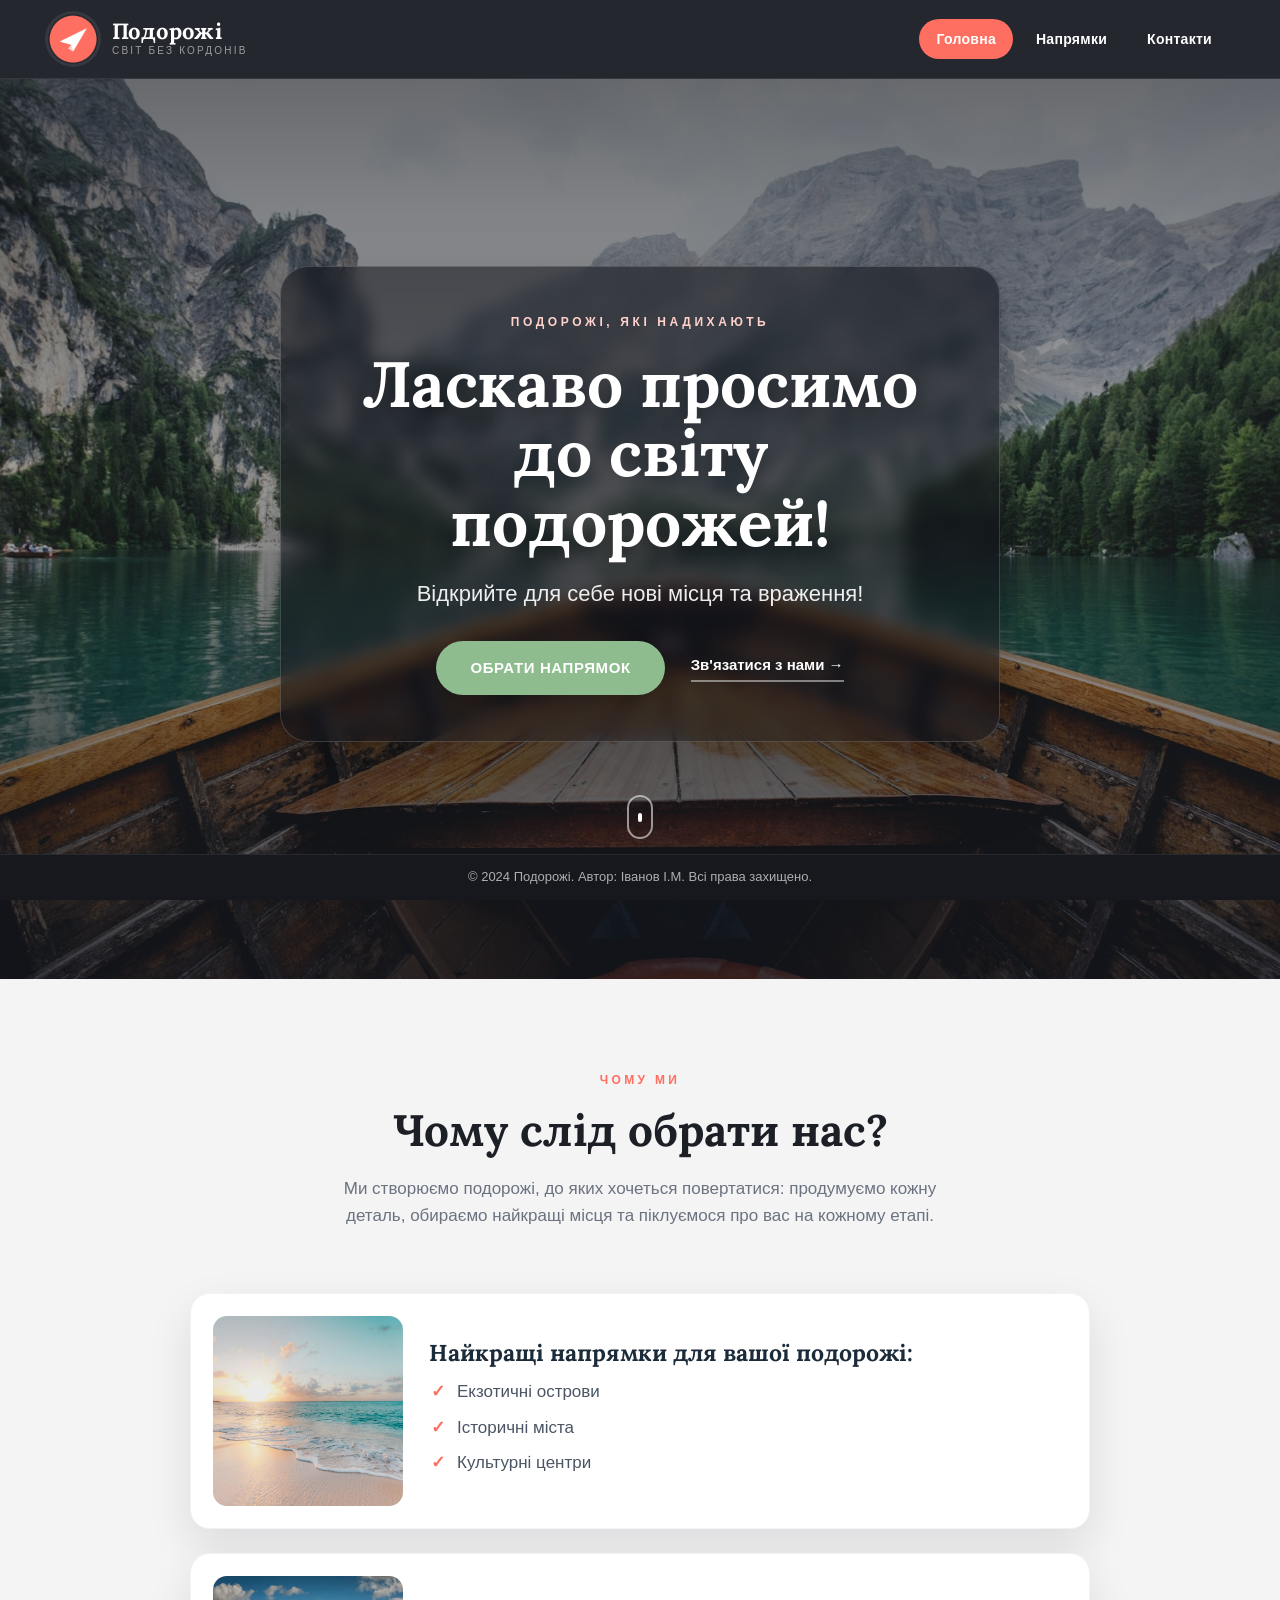
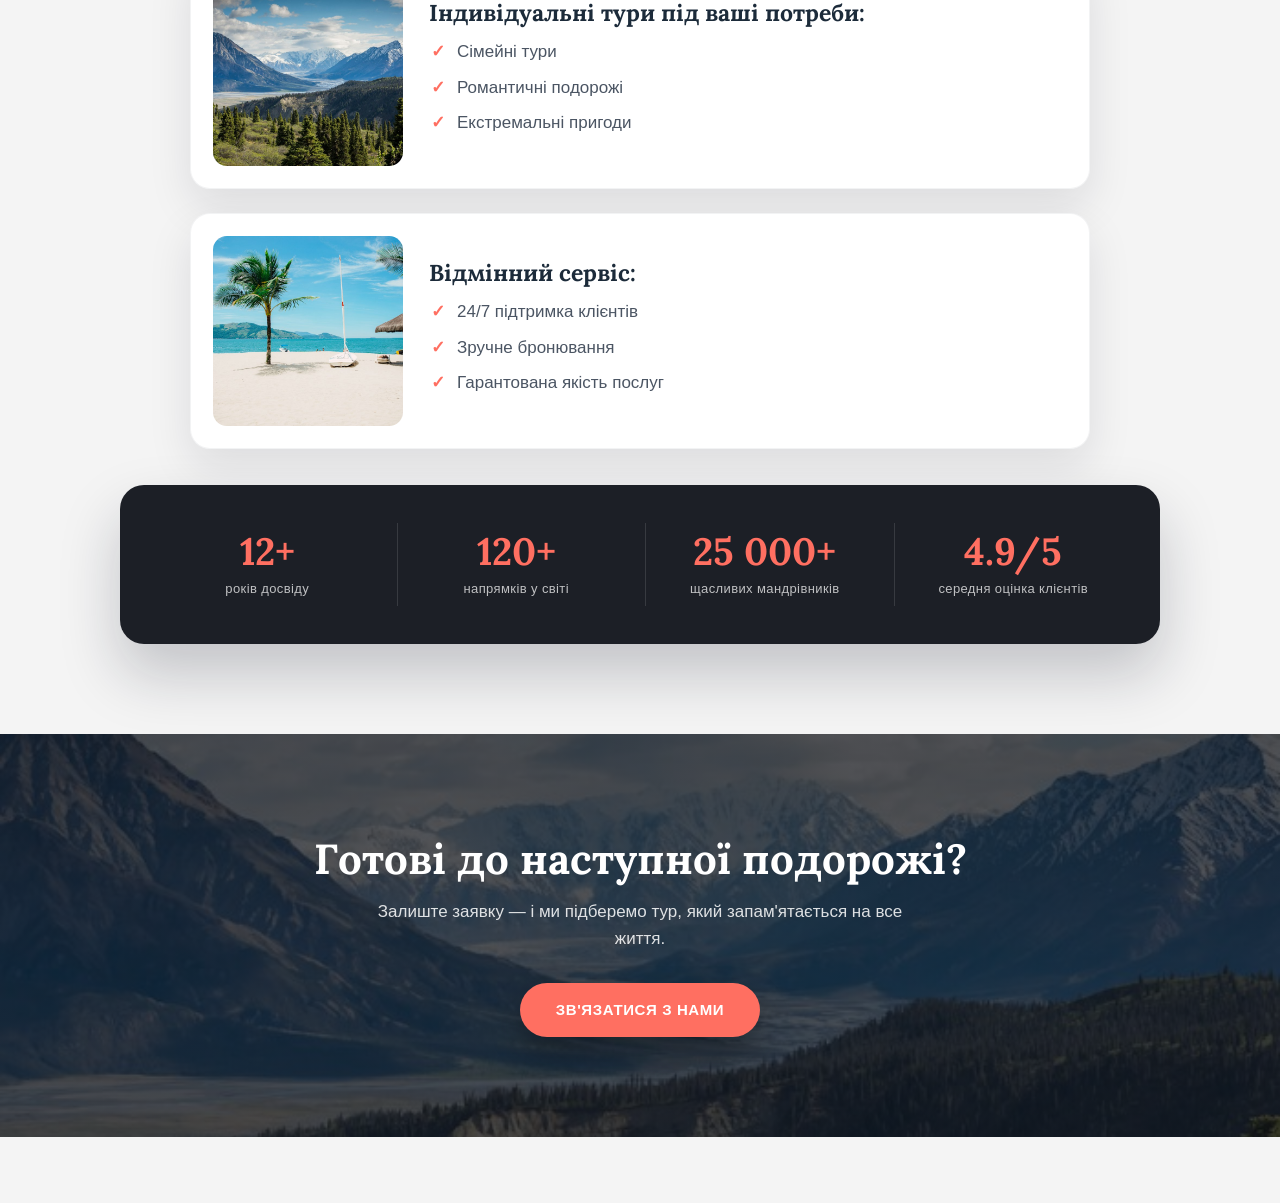
==== index.html @ 12d76a04 "Add travel website: main, destinations and contacts pages" ====
<!DOCTYPE html>
<html lang="uk">
<head>
    <meta charset="UTF-8">
    <meta name="viewport" content="width=device-width, initial-scale=1.0">
    <title>Подорожі — Головна</title>
    <link rel="icon" type="image/png" href="img/logo.png">
    <link rel="preconnect" href="https://fonts.googleapis.com">
    <link rel="preconnect" href="https://fonts.gstatic.com" crossorigin>
    <link href="https://fonts.googleapis.com/css2?family=Lora:ital,wght@0,400;0,600;0,700;1,400&display=swap" rel="stylesheet">
    <link rel="stylesheet" href="style.css">
</head>
<body>
    <header class="head">
        <a href="index.html" class="brand">
            <img src="img/logo.png" class="logo" alt="логотип">
            <span class="brand-text">
                <span class="brand-name">Подорожі</span>
                <span class="brand-tagline">світ без кордонів</span>
            </span>
        </a>
        <nav class="menu">
            <ul class="menu-links">
                <li class="menu-item"><a href="index.html" class="menu-item-link active">Головна</a></li>
                <li class="menu-item"><a href="destinations.html" class="menu-item-link">Напрямки</a></li>
                <li class="menu-item"><a href="contact.html" class="menu-item-link">Контакти</a></li>
            </ul>
        </nav>
    </header>

    <section class="hero">
        <div class="hero-info">
            <p class="hero-eyebrow">Подорожі, які надихають</p>
            <h1 class="hero-title">Ласкаво просимо до світу подорожей!</h1>
            <p class="hero-text">Відкрийте для себе нові місця та враження!</p>
            <div class="hero-actions">
                <a href="destinations.html" class="section-main-button">Обрати напрямок</a>
                <a href="contact.html" class="hero-link">Зв'язатися з нами <span aria-hidden="true">→</span></a>
            </div>
        </div>
        <a href="#why" class="hero-scroll" aria-label="Прокрутити вниз">
            <span></span>
        </a>
    </section>

    <section class="intro" id="why">
        <p class="section-eyebrow">Чому ми</p>
        <h2 class="intro-title">Чому слід обрати нас?</h2>
        <p class="section-subtitle">Ми створюємо подорожі, до яких хочеться повертатися: продумуємо кожну деталь, обираємо найкращі місця та піклуємося про вас на кожному етапі.</p>

        <div class="card">
            <img src="img/destinations.jpg" alt="Найкращі напрямки" class="card-img">
            <div class="card-content">
                <h3 class="card-title">Найкращі напрямки для вашої подорожі:</h3>
                <ul class="card-list">
                    <li class="card-list-item">Екзотичні острови</li>
                    <li class="card-list-item">Історичні міста</li>
                    <li class="card-list-item">Культурні центри</li>
                </ul>
            </div>
        </div>

        <div class="card">
            <img src="img/card2.jpg" alt="Індивідуальні тури" class="card-img">
            <div class="card-content">
                <h3 class="card-title">Індивідуальні тури під ваші потреби:</h3>
                <ul class="card-list">
                    <li class="card-list-item">Сімейні тури</li>
                    <li class="card-list-item">Романтичні подорожі</li>
                    <li class="card-list-item">Екстремальні пригоди</li>
                </ul>
            </div>
        </div>

        <div class="card">
            <img src="img/card3.jpg" alt="Відмінний сервіс" class="card-img">
            <div class="card-content">
                <h3 class="card-title">Відмінний сервіс:</h3>
                <ul class="card-list">
                    <li class="card-list-item">24/7 підтримка клієнтів</li>
                    <li class="card-list-item">Зручне бронювання</li>
                    <li class="card-list-item">Гарантована якість послуг</li>
                </ul>
            </div>
        </div>
    </section>

    <section class="stats">
        <div class="stats-grid">
            <div class="stat">
                <span class="stat-number">12+</span>
                <span class="stat-label">років досвіду</span>
            </div>
            <div class="stat">
                <span class="stat-number">120+</span>
                <span class="stat-label">напрямків у світі</span>
            </div>
            <div class="stat">
                <span class="stat-number">25 000+</span>
                <span class="stat-label">щасливих мандрівників</span>
            </div>
            <div class="stat">
                <span class="stat-number">4.9/5</span>
                <span class="stat-label">середня оцінка клієнтів</span>
            </div>
        </div>
    </section>

    <section class="cta">
        <div class="cta-inner">
            <h2 class="cta-title">Готові до наступної подорожі?</h2>
            <p class="cta-text">Залиште заявку — і ми підберемо тур, який запам'ятається на все життя.</p>
            <a href="contact.html" class="cta-button">Зв'язатися з нами</a>
        </div>
    </section>

    <footer class="footer">
        <p class="footer-info">&copy; 2024 Подорожі. Автор: Іванов І.М. Всі права захищено.</p>
    </footer>
</body>
</html>
---- style.css ----
/* ============================================================
   Подорожі — стилі сайту
   ============================================================ */

:root {
    --dark: #1c1f26;
    --dark-soft: #333333;
    --coral: #ff6f61;
    --coral-dark: #e55a50;
    --coral-soft: rgba(255, 111, 97, 0.12);
    --blue: #0073e6;
    --green: #8fbc8f;
    --green-dark: #78a678;
    --bg: #f4f4f4;
    --text: #333333;
    --muted: #6b7280;
    --white: #ffffff;
    --shadow: 0 18px 44px rgba(17, 24, 39, 0.10);
    --shadow-hover: 0 26px 60px rgba(17, 24, 39, 0.18);
    --radius: 20px;
    --max-width: 1180px;
}

* {
    box-sizing: border-box;
}

html {
    scroll-behavior: smooth;
}

body {
    margin: 0;
    padding: 0 0 66px 0;
    overflow-x: hidden;
    font-family: Arial, Helvetica, sans-serif;
    font-size: 16px;
    line-height: 1.6;
    color: var(--text);
    background-color: var(--bg);
    -webkit-font-smoothing: antialiased;
}

h1, h2, h3 {
    font-family: 'Lora', Georgia, serif;
    line-height: 1.2;
    color: var(--dark);
}

a {
    color: inherit;
}

img {
    max-width: 100%;
}

:focus-visible {
    outline: 3px solid rgba(255, 111, 97, 0.5);
    outline-offset: 2px;
}

/* ============================================================
   Шапка сайту
   ============================================================ */

.head {
    position: sticky;
    top: 0;
    z-index: 100;
    display: flex;
    justify-content: space-between;
    align-items: center;
    gap: 20px;
    padding: 14px clamp(18px, 4vw, 48px);
    background-color: rgba(28, 31, 38, 0.96);
    color: #fff;
    border-bottom: 1px solid rgba(255, 255, 255, 0.08);
    backdrop-filter: blur(12px);
}

.brand {
    display: flex;
    align-items: center;
    gap: 14px;
    text-decoration: none;
    color: #fff;
}

.logo {
    width: 50px;
    height: 50px;
    border-radius: 50%;
    box-shadow: 0 0 0 3px rgba(255, 255, 255, 0.08);
}

.brand-name {
    display: block;
    font-family: 'Lora', Georgia, serif;
    font-size: 22px;
    font-weight: 700;
    letter-spacing: 0.4px;
    line-height: 1.1;
}

.brand-tagline {
    display: block;
    font-size: 10px;
    letter-spacing: 0.22em;
    text-transform: uppercase;
    color: rgba(255, 255, 255, 0.55);
}

.menu-links {
    display: flex;
    flex-wrap: wrap;
    margin: 0;
    padding: 0;
    list-style: none;
}

.menu-item {
    display: inline;
    margin: 0 3px;
}

.menu-item-link {
    display: inline-block;
    padding: 9px 17px;
    border-radius: 999px;
    color: #fff;
    text-decoration: none;
    font-weight: 700;
    font-size: 14px;
    letter-spacing: 0.02em;
    transition: background-color 0.25s, color 0.25s;
}

.menu-item-link:hover {
    background-color: rgba(255, 255, 255, 0.1);
    color: #ffd2cc;
}

.menu-item-link.active {
    background-color: var(--coral);
    color: #fff;
}

/* ============================================================
   Додаткові стилі заголовків і кнопки
   ============================================================ */

.section-eyebrow {
    margin: 0 0 14px 0;
    color: var(--coral);
    font-size: 12px;
    font-weight: 700;
    letter-spacing: 0.28em;
    text-transform: uppercase;
    text-align: center;
}

.section-subtitle {
    max-width: 640px;
    margin: 0 auto 52px auto;
    color: var(--muted);
    font-size: 17px;
    text-align: center;
}

.section-main-title {
    margin-top: 40px;
    margin-bottom: 20px;
    color: #fff;
    font-family: 'Lora', Georgia, serif;
    font-size: 55px;
    font-weight: 700;
}

.section-main-subtitle {
    margin-bottom: 40px;
    color: #fff;
    font-size: 22px;
}

.section-main-button {
    display: inline-flex;
    align-items: center;
    justify-content: center;
    gap: 8px;
    background-color: var(--green);
    border: none;
    border-radius: 999px;
    color: #fff;
    font-size: 15px;
    font-weight: 700;
    letter-spacing: 0.04em;
    text-transform: uppercase;
    text-decoration: none;
    padding: 15px 34px;
    cursor: pointer;
    box-shadow: 0 12px 26px rgba(0, 0, 0, 0.22);
    transition: background-color 0.25s, transform 0.25s, box-shadow 0.25s;
}

.section-main-button:hover {
    background-color: var(--green-dark);
    transform: translateY(-2px);
    box-shadow: 0 18px 34px rgba(0, 0, 0, 0.28);
}

/* ============================================================
   Hero — головний банер
   ============================================================ */

.hero {
    position: relative;
    display: flex;
    align-items: center;
    justify-content: center;
    text-align: center;
    padding: 40px 20px 90px;
    height: 100vh;
    color: #fff;
    background:
        linear-gradient(180deg, rgba(15, 18, 25, 0.6) 0%, rgba(15, 18, 25, 0.25) 45%, rgba(15, 18, 25, 0.78) 100%),
        url('img/heroback.jpg') no-repeat center center / cover;
    overflow: hidden;
}

.hero-info {
    width: 720px;
    max-width: 100%;
    padding: 46px 42px;
    background-color: rgba(15, 18, 25, 0.55);
    border: 1px solid rgba(255, 255, 255, 0.16);
    border-radius: 28px;
    box-shadow: 0 30px 70px rgba(0, 0, 0, 0.35);
    backdrop-filter: blur(8px);
    animation: fadeUp 0.9s ease both;
}

.hero-eyebrow {
    margin: 0 0 18px 0;
    color: #ffd2cc;
    font-size: 12px;
    font-weight: 700;
    letter-spacing: 0.3em;
    text-transform: uppercase;
}

.hero-title {
    margin: 0 0 18px 0;
    color: #fff;
    font-size: 64px;
    font-weight: 700;
    line-height: 1.08;
    text-shadow: 0 4px 24px rgba(0, 0, 0, 0.35);
}

.hero-text {
    max-width: 520px;
    margin: 0 auto 30px auto;
    color: rgba(255, 255, 255, 0.92);
    font-size: 22px;
}

.hero-actions {
    display: flex;
    flex-wrap: wrap;
    align-items: center;
    justify-content: center;
    gap: 14px 26px;
}

.hero-link {
    color: #fff;
    font-weight: 700;
    font-size: 15px;
    text-decoration: none;
    padding-bottom: 3px;
    border-bottom: 2px solid rgba(255, 255, 255, 0.45);
    transition: border-color 0.25s, color 0.25s;
}

.hero-link:hover {
    color: #ffd2cc;
    border-color: var(--coral);
}

.hero-scroll {
    position: absolute;
    left: 50%;
    bottom: 140px;
    transform: translateX(-50%);
    display: flex;
    align-items: center;
    justify-content: center;
    width: 26px;
    height: 44px;
    border: 2px solid rgba(255, 255, 255, 0.55);
    border-radius: 20px;
}

.hero-scroll span {
    width: 4px;
    height: 9px;
    border-radius: 2px;
    background-color: #fff;
    animation: scrollDot 1.8s ease-in-out infinite;
}

@keyframes scrollDot {
    0%, 100% { transform: translateY(-6px); opacity: 0.4; }
    50% { transform: translateY(6px); opacity: 1; }
}

@keyframes fadeUp {
    from { opacity: 0; transform: translateY(26px); }
    to { opacity: 1; transform: translateY(0); }
}

/* ============================================================
   Intro — переваги
   ============================================================ */

.intro {
    display: flex;
    flex-direction: column;
    align-items: center;
    padding: 92px 20px 70px;
}

.intro-title {
    margin: 0 0 18px 0;
    font-size: 44px;
    color: var(--dark);
    text-align: center;
}

.card {
    display: flex;
    align-items: center;
    gap: 26px;
    margin: 12px 0;
    padding: 22px;
    width: 900px;
    max-width: 100%;
    background-color: #fff;
    border: 1px solid rgba(17, 24, 39, 0.05);
    border-radius: var(--radius);
    box-shadow: var(--shadow);
    transition: transform 0.3s ease, box-shadow 0.3s ease;
    animation: fadeUp 0.8s ease both;
}

.card:nth-of-type(1) { animation-delay: 0.05s; }
.card:nth-of-type(2) { animation-delay: 0.15s; }
.card:nth-of-type(3) { animation-delay: 0.25s; }

.card:hover {
    transform: translateY(-4px);
    box-shadow: var(--shadow-hover);
}

.card-img {
    flex-shrink: 0;
    width: 190px;
    height: 190px;
    border-radius: 14px;
    object-fit: cover;
}

.card-content {
    text-align: left;
}

.card-title {
    margin: 0 0 12px 0;
    color: #1c2b3a;
    font-size: 23px;
}

.card-list {
    margin: 0;
    padding: 0;
    list-style: none;
}

.card-list-item {
    position: relative;
    margin: 8px 0;
    padding-left: 28px;
    font-size: 17px;
    color: #4b5563;
}

.card-list-item::before {
    content: "✓";
    position: absolute;
    left: 2px;
    top: 0;
    color: var(--coral);
    font-weight: 700;
}

/* ============================================================
   Статистика
   ============================================================ */

.stats {
    position: relative;
    z-index: 5;
    max-width: 1080px;
    margin: -46px auto 0 auto;
    padding: 0 20px;
}

.stats-grid {
    display: grid;
    grid-template-columns: repeat(4, 1fr);
    gap: 10px;
    padding: 38px 28px;
    background-color: var(--dark);
    border-radius: 24px;
    box-shadow: 0 30px 60px rgba(17, 24, 39, 0.22);
}

.stat {
    text-align: center;
    padding: 6px 10px;
}

.stat + .stat {
    border-left: 1px solid rgba(255, 255, 255, 0.12);
}

.stat-number {
    display: block;
    font-family: 'Lora', Georgia, serif;
    font-size: 38px;
    font-weight: 700;
    color: var(--coral);
    line-height: 1.2;
}

.stat-label {
    display: block;
    margin-top: 4px;
    color: rgba(255, 255, 255, 0.72);
    font-size: 13px;
    letter-spacing: 0.03em;
}

/* ============================================================
   CTA — заклик до дії
   ============================================================ */

.cta {
    margin-top: 90px;
    padding: 100px 20px;
    color: #fff;
    text-align: center;
    background:
        linear-gradient(180deg, rgba(15, 18, 25, 0.72), rgba(15, 18, 25, 0.72)),
        url('img/card2.jpg') no-repeat center center / cover;
}

.cta-title {
    margin: 0 0 14px 0;
    color: #fff;
    font-size: 42px;
}

.cta-text {
    max-width: 560px;
    margin: 0 auto 30px auto;
    color: rgba(255, 255, 255, 0.85);
    font-size: 17px;
}

.cta-button {
    display: inline-block;
    padding: 15px 36px;
    border-radius: 999px;
    background-color: var(--coral);
    color: #fff;
    font-size: 15px;
    font-weight: 700;
    letter-spacing: 0.04em;
    text-transform: uppercase;
    text-decoration: none;
    box-shadow: 0 14px 30px rgba(0, 0, 0, 0.3);
    transition: background-color 0.25s, transform 0.25s;
}

.cta-button:hover {
    background-color: var(--coral-dark);
    transform: translateY(-2px);
}

/* ============================================================
   Футер
   ============================================================ */

.footer {
    position: fixed;
    bottom: 0;
    left: 0;
    width: 100%;
    padding: 12px 20px;
    background-color: #16181d;
    color: rgba(255, 255, 255, 0.65);
    text-align: center;
    font-size: 13px;
    border-top: 1px solid rgba(255, 255, 255, 0.08);
}

.footer-info {
    margin: 0;
}

/* ============================================================
   Сторінка «Напрямки»
   ============================================================ */

.destinations {
    display: flex;
    flex-direction: column;
    align-items: center;
    padding: 80px 20px 100px;
}

.destinations-title {
    margin: 0 0 18px 0;
    font-size: 46px;
    color: var(--dark);
    text-align: center;
}

.destinations-container {
    display: flex;
    justify-content: space-between;
    flex-wrap: wrap;
    gap: 26px;
    width: 100%;
    max-width: var(--max-width);
}

.destination {
    display: flex;
    flex-direction: column;
    width: calc(33.333% - 18px);
    background-color: #fff;
    border: 1px solid rgba(17, 24, 39, 0.05);
    border-radius: var(--radius);
    overflow: hidden;
    box-shadow: var(--shadow);
    transition: transform 0.3s ease, box-shadow 0.3s ease;
}

.destination:hover {
    transform: translateY(-6px);
    box-shadow: var(--shadow-hover);
}

.destination-media {
    position: relative;
    height: 220px;
    overflow: hidden;
}

.destination-img {
    width: 100%;
    height: 100%;
    object-fit: cover;
    display: block;
    transition: transform 0.6s ease;
}

.destination:hover .destination-img {
    transform: scale(1.07);
}

.destination-badge {
    position: absolute;
    top: 14px;
    left: 14px;
    padding: 5px 13px;
    border-radius: 999px;
    background-color: rgba(255, 255, 255, 0.92);
    color: var(--dark);
    font-size: 11px;
    font-weight: 700;
    letter-spacing: 0.12em;
    text-transform: uppercase;
}

.destination-title {
    margin: 20px 22px 8px 22px;
    color: #1c2b3a;
    font-size: 22px;
}

.destination-text {
    flex: 1;
    margin: 0 22px 16px 22px;
    color: var(--muted);
    font-size: 15px;
}

.destination-link {
    align-self: flex-start;
    margin: 0 22px 22px 22px;
    color: var(--coral);
    font-size: 14px;
    font-weight: 700;
    text-decoration: none;
    border-bottom: 1px solid transparent;
    transition: border-color 0.25s, color 0.25s;
}

.destination-link:hover {
    color: var(--coral-dark);
    border-color: currentColor;
}

/* ============================================================
   Сторінка «Контакти»
   ============================================================ */

.contact {
    padding: 80px 20px 110px;
}

.contact-grid {
    display: grid;
    grid-template-columns: 0.9fr 1.1fr;
    gap: 56px;
    align-items: start;
    width: 100%;
    max-width: 1050px;
    margin: 0 auto;
}

.contact-info .section-eyebrow {
    text-align: left;
}

.contact-title {
    margin: 0 0 16px 0;
    font-size: 46px;
    color: var(--dark);
}

.contact-text {
    margin: 0 0 34px 0;
    color: var(--muted);
    font-size: 16px;
}

.contact-list {
    display: flex;
    flex-direction: column;
    gap: 18px;
    margin: 0;
    padding: 0;
    list-style: none;
}

.contact-item {
    display: flex;
    align-items: flex-start;
    gap: 14px;
    color: #4b5563;
    font-size: 15px;
    line-height: 1.5;
}

.contact-item strong {
    color: var(--dark);
}

.contact-item a {
    color: #4b5563;
    text-decoration: none;
}

.contact-item a:hover {
    color: var(--coral);
}

.contact-icon {
    display: flex;
    align-items: center;
    justify-content: center;
    flex-shrink: 0;
    width: 44px;
    height: 44px;
    border-radius: 12px;
    background-color: var(--coral-soft);
    color: var(--coral);
}

.form {
    padding: 36px;
    background-color: #fff;
    border: 1px solid rgba(17, 24, 39, 0.05);
    border-radius: var(--radius);
    box-shadow: var(--shadow);
    width: 100%;
    max-width: 600px;
}

.form-title {
    margin: 0 0 22px 0;
    font-size: 26px;
}

.form-label {
    display: block;
    margin: 10px 0 5px 0;
    font-weight: 700;
    font-size: 14px;
    color: #374151;
}

.form-input,
.form-textarea {
    width: 100%;
    margin-bottom: 12px;
    padding: 13px 14px;
    border: 1px solid #e0e3e8;
    border-radius: 10px;
    background-color: #fafbfc;
    font-size: 16px;
    font-family: Arial, Helvetica, sans-serif;
    color: var(--text);
    transition: border-color 0.25s, box-shadow 0.25s, background-color 0.25s;
}

.form-input::placeholder,
.form-textarea::placeholder {
    color: #9ca3af;
}

.form-input:focus,
.form-textarea:focus {
    outline: none;
    border-color: var(--coral);
    background-color: #fff;
    box-shadow: 0 0 0 4px rgba(255, 111, 97, 0.12);
}

.form-textarea {
    min-height: 130px;
    resize: vertical;
}

.form-button {
    width: 100%;
    margin-top: 6px;
    padding: 14px 20px;
    border: none;
    border-radius: 10px;
    background-color: var(--coral);
    color: #fff;
    font-size: 16px;
    font-weight: 700;
    cursor: pointer;
    transition: background-color 0.25s, transform 0.25s;
}

.form-button:hover {
    background-color: var(--coral-dark);
    transform: translateY(-2px);
}

.form-note {
    margin: 16px 0 0 0;
    padding: 12px 14px;
    border-radius: 10px;
    background-color: #ecfdf5;
    color: #047857;
    font-size: 14px;
}

/* ============================================================
   Адаптивність
   ============================================================ */

@media (max-width: 1024px) {
    .hero-title {
        font-size: 52px;
    }

    .card {
        width: 100%;
    }

    .stats-grid {
        grid-template-columns: repeat(2, 1fr);
        gap: 20px;
    }

    .stat:nth-child(3) {
        border-left: none;
    }

    .destination {
        width: calc(50% - 13px);
    }

    .contact-grid {
        grid-template-columns: 1fr;
        gap: 40px;
    }

    .form {
        max-width: 100%;
    }
}

@media (max-width: 720px) {
    .head {
        flex-wrap: wrap;
        justify-content: center;
        padding: 12px 16px;
    }

    .brand {
        width: 100%;
        justify-content: center;
    }

    .menu-links {
        justify-content: center;
    }

    .menu-item {
        margin: 0;
    }

    .hero {
        height: auto;
        min-height: 100vh;
        padding: 70px 16px 120px;
    }

    .hero-info {
        padding: 32px 22px;
    }

    .hero-title {
        font-size: 38px;
    }

    .hero-text {
        font-size: 18px;
    }

    .hero-scroll {
        display: none;
    }

    .intro,
    .destinations {
        padding: 60px 16px;
    }

    .intro-title,
    .destinations-title,
    .contact-title {
        font-size: 34px;
    }

    .section-subtitle {
        margin-bottom: 36px;
    }

    .card {
        flex-direction: column;
        text-align: center;
        padding: 20px;
    }

    .card-img {
        width: 160px;
        height: 160px;
    }

    .card-content {
        text-align: center;
    }

    .card-list {
        display: inline-block;
        text-align: left;
    }

    .stats {
        margin-top: -30px;
    }

    .stats-grid {
        padding: 28px 18px;
    }

    .stat-number {
        font-size: 30px;
    }

    .stat + .stat {
        border-left: none;
    }

    .cta {
        margin-top: 60px;
        padding: 70px 16px;
    }

    .cta-title {
        font-size: 30px;
    }

    .destination {
        width: 100%;
    }

    .contact {
        padding: 60px 16px 90px;
    }

    .form {
        padding: 24px;
    }
}
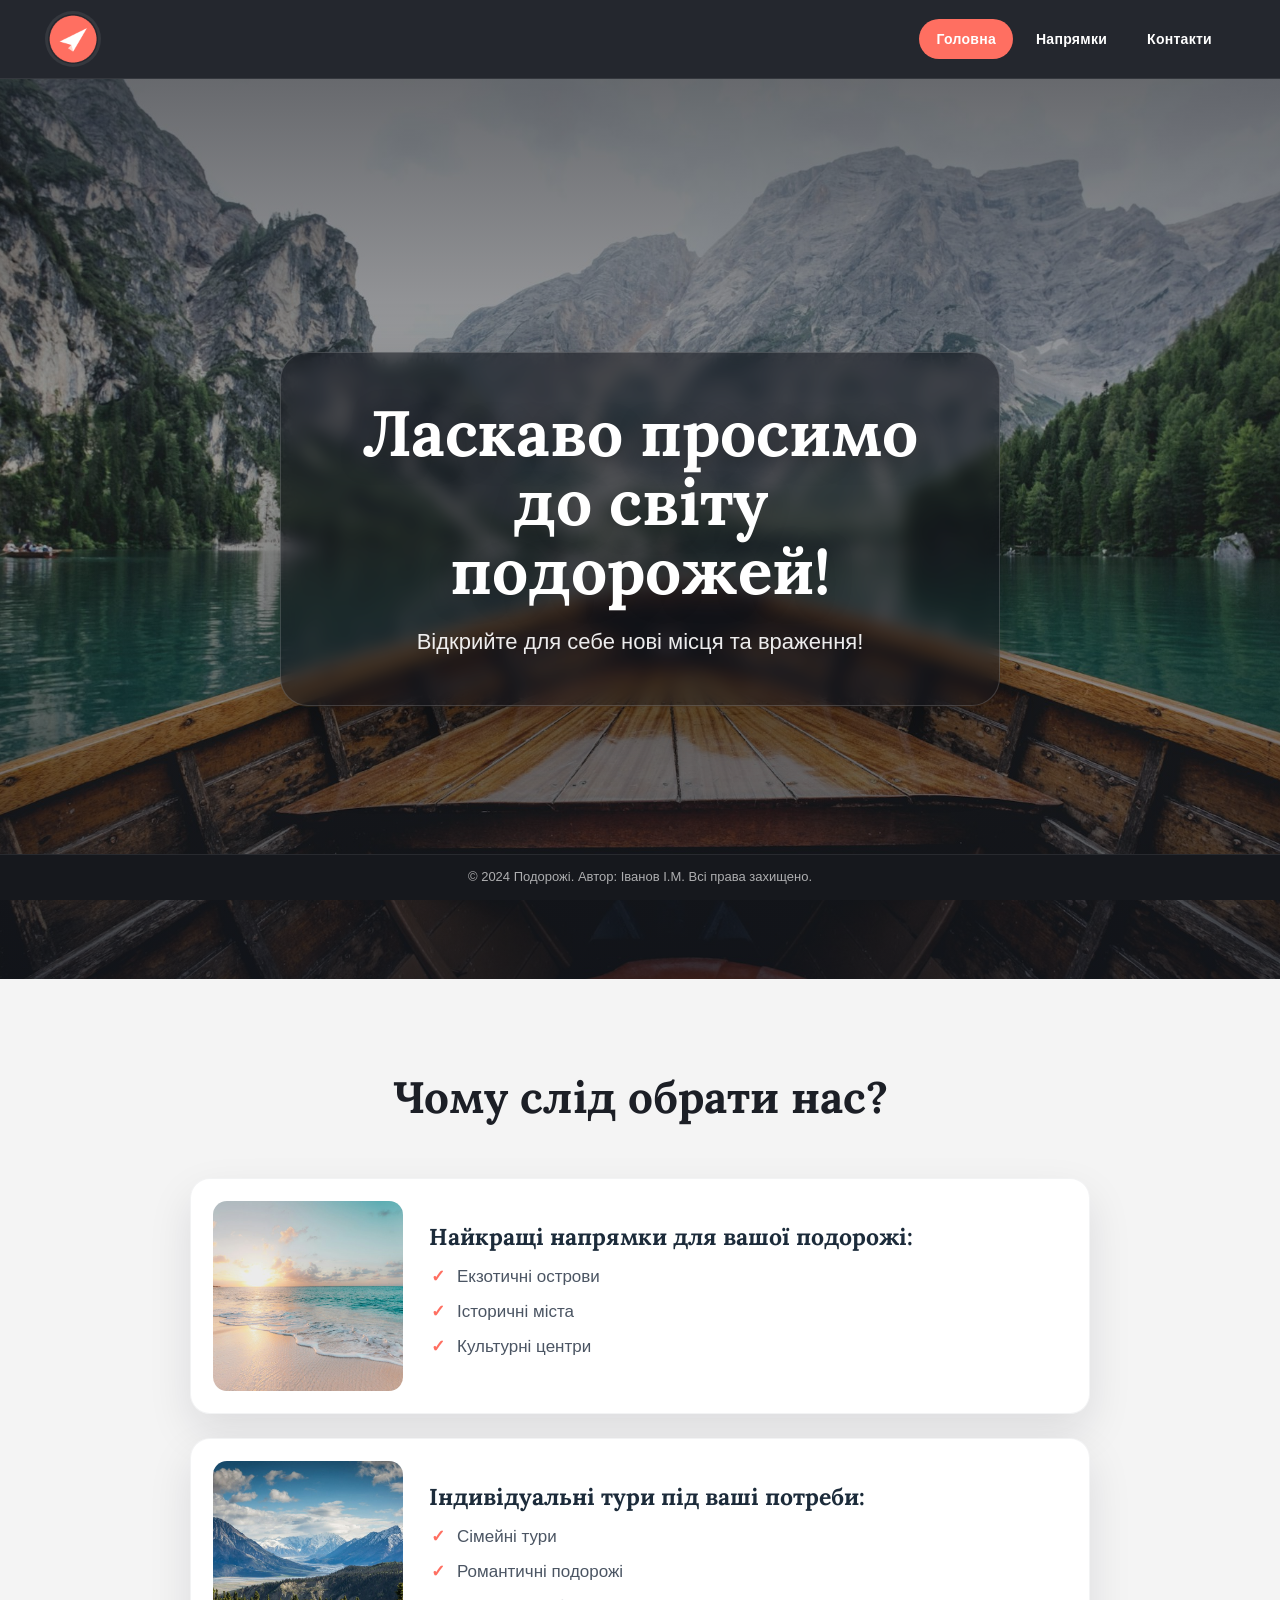
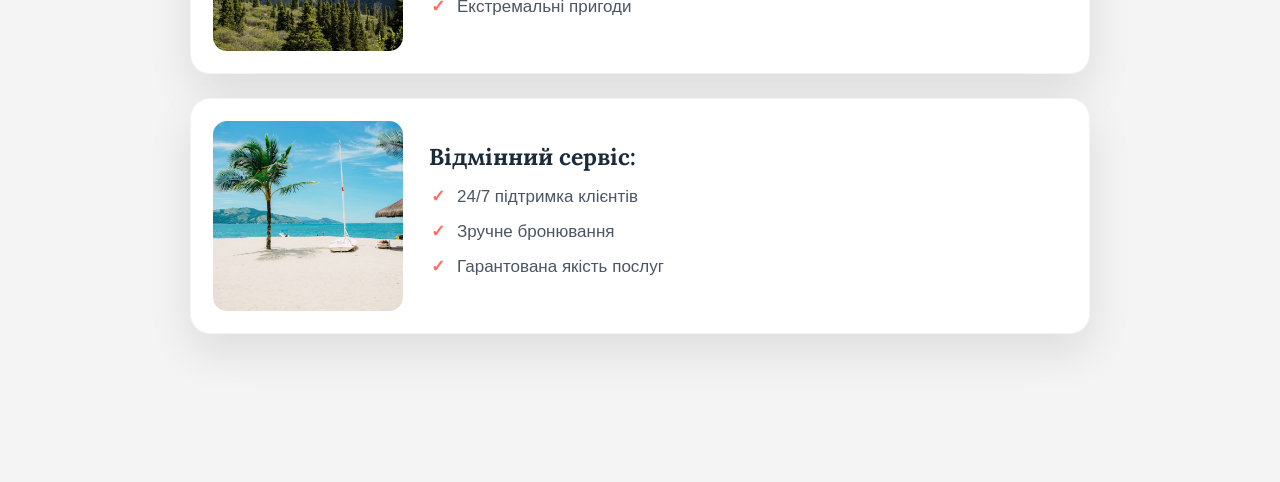
==== commit af1704c0: "Keep only project sections required by the assignment" ====
--- a/index.html
+++ b/index.html
@@ -12,13 +12,7 @@
 </head>
 <body>
     <header class="head">
-        <a href="index.html" class="brand">
-            <img src="img/logo.png" class="logo" alt="логотип">
-            <span class="brand-text">
-                <span class="brand-name">Подорожі</span>
-                <span class="brand-tagline">світ без кордонів</span>
-            </span>
-        </a>
+        <img src="img/logo.png" class="logo" alt="логотип">
         <nav class="menu">
             <ul class="menu-links">
                 <li class="menu-item"><a href="index.html" class="menu-item-link active">Головна</a></li>
@@ -30,23 +24,13 @@
 
     <section class="hero">
         <div class="hero-info">
-            <p class="hero-eyebrow">Подорожі, які надихають</p>
             <h1 class="hero-title">Ласкаво просимо до світу подорожей!</h1>
             <p class="hero-text">Відкрийте для себе нові місця та враження!</p>
-            <div class="hero-actions">
-                <a href="destinations.html" class="section-main-button">Обрати напрямок</a>
-                <a href="contact.html" class="hero-link">Зв'язатися з нами <span aria-hidden="true">→</span></a>
-            </div>
         </div>
-        <a href="#why" class="hero-scroll" aria-label="Прокрутити вниз">
-            <span></span>
-        </a>
     </section>
 
     <section class="intro" id="why">
-        <p class="section-eyebrow">Чому ми</p>
         <h2 class="intro-title">Чому слід обрати нас?</h2>
-        <p class="section-subtitle">Ми створюємо подорожі, до яких хочеться повертатися: продумуємо кожну деталь, обираємо найкращі місця та піклуємося про вас на кожному етапі.</p>
 
         <div class="card">
             <img src="img/destinations.jpg" alt="Найкращі напрямки" class="card-img">
@@ -85,35 +69,6 @@
         </div>
     </section>
 
-    <section class="stats">
-        <div class="stats-grid">
-            <div class="stat">
-                <span class="stat-number">12+</span>
-                <span class="stat-label">років досвіду</span>
-            </div>
-            <div class="stat">
-                <span class="stat-number">120+</span>
-                <span class="stat-label">напрямків у світі</span>
-            </div>
-            <div class="stat">
-                <span class="stat-number">25 000+</span>
-                <span class="stat-label">щасливих мандрівників</span>
-            </div>
-            <div class="stat">
-                <span class="stat-number">4.9/5</span>
-                <span class="stat-label">середня оцінка клієнтів</span>
-            </div>
-        </div>
-    </section>
-
-    <section class="cta">
-        <div class="cta-inner">
-            <h2 class="cta-title">Готові до наступної подорожі?</h2>
-            <p class="cta-text">Залиште заявку — і ми підберемо тур, який запам'ятається на все життя.</p>
-            <a href="contact.html" class="cta-button">Зв'язатися з нами</a>
-        </div>
-    </section>
-
     <footer class="footer">
         <p class="footer-info">&copy; 2024 Подорожі. Автор: Іванов І.М. Всі права захищено.</p>
     </footer>
--- a/style.css
+++ b/style.css
@@ -4,10 +4,8 @@
 
 :root {
     --dark: #1c1f26;
-    --dark-soft: #333333;
     --coral: #ff6f61;
     --coral-dark: #e55a50;
-    --coral-soft: rgba(255, 111, 97, 0.12);
     --blue: #0073e6;
     --green: #8fbc8f;
     --green-dark: #78a678;
@@ -79,14 +77,6 @@
     backdrop-filter: blur(12px);
 }
 
-.brand {
-    display: flex;
-    align-items: center;
-    gap: 14px;
-    text-decoration: none;
-    color: #fff;
-}
-
 .logo {
     width: 50px;
     height: 50px;
@@ -94,23 +84,6 @@
     box-shadow: 0 0 0 3px rgba(255, 255, 255, 0.08);
 }
 
-.brand-name {
-    display: block;
-    font-family: 'Lora', Georgia, serif;
-    font-size: 22px;
-    font-weight: 700;
-    letter-spacing: 0.4px;
-    line-height: 1.1;
-}
-
-.brand-tagline {
-    display: block;
-    font-size: 10px;
-    letter-spacing: 0.22em;
-    text-transform: uppercase;
-    color: rgba(255, 255, 255, 0.55);
-}
-
 .menu-links {
     display: flex;
     flex-wrap: wrap;
@@ -149,24 +122,6 @@
 /* ============================================================
    Додаткові стилі заголовків і кнопки
    ============================================================ */
-
-.section-eyebrow {
-    margin: 0 0 14px 0;
-    color: var(--coral);
-    font-size: 12px;
-    font-weight: 700;
-    letter-spacing: 0.28em;
-    text-transform: uppercase;
-    text-align: center;
-}
-
-.section-subtitle {
-    max-width: 640px;
-    margin: 0 auto 52px auto;
-    color: var(--muted);
-    font-size: 17px;
-    text-align: center;
-}
 
 .section-main-title {
     margin-top: 40px;
@@ -219,7 +174,7 @@
     align-items: center;
     justify-content: center;
     text-align: center;
-    padding: 40px 20px 90px;
+    padding: 40px 20px;
     height: 100vh;
     color: #fff;
     background:
@@ -240,15 +195,6 @@
     animation: fadeUp 0.9s ease both;
 }
 
-.hero-eyebrow {
-    margin: 0 0 18px 0;
-    color: #ffd2cc;
-    font-size: 12px;
-    font-weight: 700;
-    letter-spacing: 0.3em;
-    text-transform: uppercase;
-}
-
 .hero-title {
     margin: 0 0 18px 0;
     color: #fff;
@@ -260,59 +206,9 @@
 
 .hero-text {
     max-width: 520px;
-    margin: 0 auto 30px auto;
+    margin: 0 auto;
     color: rgba(255, 255, 255, 0.92);
     font-size: 22px;
-}
-
-.hero-actions {
-    display: flex;
-    flex-wrap: wrap;
-    align-items: center;
-    justify-content: center;
-    gap: 14px 26px;
-}
-
-.hero-link {
-    color: #fff;
-    font-weight: 700;
-    font-size: 15px;
-    text-decoration: none;
-    padding-bottom: 3px;
-    border-bottom: 2px solid rgba(255, 255, 255, 0.45);
-    transition: border-color 0.25s, color 0.25s;
-}
-
-.hero-link:hover {
-    color: #ffd2cc;
-    border-color: var(--coral);
-}
-
-.hero-scroll {
-    position: absolute;
-    left: 50%;
-    bottom: 140px;
-    transform: translateX(-50%);
-    display: flex;
-    align-items: center;
-    justify-content: center;
-    width: 26px;
-    height: 44px;
-    border: 2px solid rgba(255, 255, 255, 0.55);
-    border-radius: 20px;
-}
-
-.hero-scroll span {
-    width: 4px;
-    height: 9px;
-    border-radius: 2px;
-    background-color: #fff;
-    animation: scrollDot 1.8s ease-in-out infinite;
-}
-
-@keyframes scrollDot {
-    0%, 100% { transform: translateY(-6px); opacity: 0.4; }
-    50% { transform: translateY(6px); opacity: 1; }
 }
 
 @keyframes fadeUp {
@@ -332,7 +228,7 @@
 }
 
 .intro-title {
-    margin: 0 0 18px 0;
+    margin: 0 0 42px 0;
     font-size: 44px;
     color: var(--dark);
     text-align: center;
@@ -405,101 +301,6 @@
 }
 
 /* ============================================================
-   Статистика
-   ============================================================ */
-
-.stats {
-    position: relative;
-    z-index: 5;
-    max-width: 1080px;
-    margin: -46px auto 0 auto;
-    padding: 0 20px;
-}
-
-.stats-grid {
-    display: grid;
-    grid-template-columns: repeat(4, 1fr);
-    gap: 10px;
-    padding: 38px 28px;
-    background-color: var(--dark);
-    border-radius: 24px;
-    box-shadow: 0 30px 60px rgba(17, 24, 39, 0.22);
-}
-
-.stat {
-    text-align: center;
-    padding: 6px 10px;
-}
-
-.stat + .stat {
-    border-left: 1px solid rgba(255, 255, 255, 0.12);
-}
-
-.stat-number {
-    display: block;
-    font-family: 'Lora', Georgia, serif;
-    font-size: 38px;
-    font-weight: 700;
-    color: var(--coral);
-    line-height: 1.2;
-}
-
-.stat-label {
-    display: block;
-    margin-top: 4px;
-    color: rgba(255, 255, 255, 0.72);
-    font-size: 13px;
-    letter-spacing: 0.03em;
-}
-
-/* ============================================================
-   CTA — заклик до дії
-   ============================================================ */
-
-.cta {
-    margin-top: 90px;
-    padding: 100px 20px;
-    color: #fff;
-    text-align: center;
-    background:
-        linear-gradient(180deg, rgba(15, 18, 25, 0.72), rgba(15, 18, 25, 0.72)),
-        url('img/card2.jpg') no-repeat center center / cover;
-}
-
-.cta-title {
-    margin: 0 0 14px 0;
-    color: #fff;
-    font-size: 42px;
-}
-
-.cta-text {
-    max-width: 560px;
-    margin: 0 auto 30px auto;
-    color: rgba(255, 255, 255, 0.85);
-    font-size: 17px;
-}
-
-.cta-button {
-    display: inline-block;
-    padding: 15px 36px;
-    border-radius: 999px;
-    background-color: var(--coral);
-    color: #fff;
-    font-size: 15px;
-    font-weight: 700;
-    letter-spacing: 0.04em;
-    text-transform: uppercase;
-    text-decoration: none;
-    box-shadow: 0 14px 30px rgba(0, 0, 0, 0.3);
-    transition: background-color 0.25s, transform 0.25s;
-}
-
-.cta-button:hover {
-    background-color: var(--coral-dark);
-    transform: translateY(-2px);
-}
-
-/* ============================================================
    Футер
    ============================================================ */
 
@@ -532,7 +333,7 @@
 }
 
 .destinations-title {
-    margin: 0 0 18px 0;
+    margin: 0 0 36px 0;
     font-size: 46px;
     color: var(--dark);
     text-align: center;
@@ -564,15 +365,9 @@
     box-shadow: var(--shadow-hover);
 }
 
-.destination-media {
-    position: relative;
-    height: 220px;
-    overflow: hidden;
-}
-
 .destination-img {
     width: 100%;
-    height: 100%;
+    height: 230px;
     object-fit: cover;
     display: block;
     transition: transform 0.6s ease;
@@ -580,20 +375,6 @@
 
 .destination:hover .destination-img {
     transform: scale(1.07);
-}
-
-.destination-badge {
-    position: absolute;
-    top: 14px;
-    left: 14px;
-    padding: 5px 13px;
-    border-radius: 999px;
-    background-color: rgba(255, 255, 255, 0.92);
-    color: var(--dark);
-    font-size: 11px;
-    font-weight: 700;
-    letter-spacing: 0.12em;
-    text-transform: uppercase;
 }
 
 .destination-title {
@@ -604,102 +385,27 @@
 
 .destination-text {
     flex: 1;
-    margin: 0 22px 16px 22px;
+    margin: 0 22px 24px 22px;
     color: var(--muted);
     font-size: 15px;
 }
 
-.destination-link {
-    align-self: flex-start;
-    margin: 0 22px 22px 22px;
-    color: var(--coral);
-    font-size: 14px;
-    font-weight: 700;
-    text-decoration: none;
-    border-bottom: 1px solid transparent;
-    transition: border-color 0.25s, color 0.25s;
-}
-
-.destination-link:hover {
-    color: var(--coral-dark);
-    border-color: currentColor;
-}
-
 /* ============================================================
    Сторінка «Контакти»
    ============================================================ */
 
 .contact {
+    display: flex;
+    flex-direction: column;
+    align-items: center;
     padding: 80px 20px 110px;
 }
 
-.contact-grid {
-    display: grid;
-    grid-template-columns: 0.9fr 1.1fr;
-    gap: 56px;
-    align-items: start;
-    width: 100%;
-    max-width: 1050px;
-    margin: 0 auto;
-}
-
-.contact-info .section-eyebrow {
-    text-align: left;
-}
-
 .contact-title {
-    margin: 0 0 16px 0;
+    margin: 0 0 32px 0;
     font-size: 46px;
     color: var(--dark);
-}
-
-.contact-text {
-    margin: 0 0 34px 0;
-    color: var(--muted);
-    font-size: 16px;
-}
-
-.contact-list {
-    display: flex;
-    flex-direction: column;
-    gap: 18px;
-    margin: 0;
-    padding: 0;
-    list-style: none;
-}
-
-.contact-item {
-    display: flex;
-    align-items: flex-start;
-    gap: 14px;
-    color: #4b5563;
-    font-size: 15px;
-    line-height: 1.5;
-}
-
-.contact-item strong {
-    color: var(--dark);
-}
-
-.contact-item a {
-    color: #4b5563;
-    text-decoration: none;
-}
-
-.contact-item a:hover {
-    color: var(--coral);
-}
-
-.contact-icon {
-    display: flex;
-    align-items: center;
-    justify-content: center;
-    flex-shrink: 0;
-    width: 44px;
-    height: 44px;
-    border-radius: 12px;
-    background-color: var(--coral-soft);
-    color: var(--coral);
+    text-align: center;
 }
 
 .form {
@@ -710,11 +416,6 @@
     box-shadow: var(--shadow);
     width: 100%;
     max-width: 600px;
-}
-
-.form-title {
-    margin: 0 0 22px 0;
-    font-size: 26px;
 }
 
 .form-label {
@@ -739,11 +440,6 @@
     transition: border-color 0.25s, box-shadow 0.25s, background-color 0.25s;
 }
 
-.form-input::placeholder,
-.form-textarea::placeholder {
-    color: #9ca3af;
-}
-
 .form-input:focus,
 .form-textarea:focus {
     outline: none;
@@ -776,15 +472,6 @@
     transform: translateY(-2px);
 }
 
-.form-note {
-    margin: 16px 0 0 0;
-    padding: 12px 14px;
-    border-radius: 10px;
-    background-color: #ecfdf5;
-    color: #047857;
-    font-size: 14px;
-}
-
 /* ============================================================
    Адаптивність
    ============================================================ */
@@ -798,26 +485,8 @@
         width: 100%;
     }
 
-    .stats-grid {
-        grid-template-columns: repeat(2, 1fr);
-        gap: 20px;
-    }
-
-    .stat:nth-child(3) {
-        border-left: none;
-    }
-
     .destination {
         width: calc(50% - 13px);
-    }
-
-    .contact-grid {
-        grid-template-columns: 1fr;
-        gap: 40px;
-    }
-
-    .form {
-        max-width: 100%;
     }
 }
 
@@ -828,11 +497,6 @@
         padding: 12px 16px;
     }
 
-    .brand {
-        width: 100%;
-        justify-content: center;
-    }
-
     .menu-links {
         justify-content: center;
     }
@@ -844,7 +508,7 @@
     .hero {
         height: auto;
         min-height: 100vh;
-        padding: 70px 16px 120px;
+        padding: 70px 16px;
     }
 
     .hero-info {
@@ -857,10 +521,6 @@
 
     .hero-text {
         font-size: 18px;
-    }
-
-    .hero-scroll {
-        display: none;
     }
 
     .intro,
@@ -874,10 +534,6 @@
         font-size: 34px;
     }
 
-    .section-subtitle {
-        margin-bottom: 36px;
-    }
-
     .card {
         flex-direction: column;
         text-align: center;
@@ -898,31 +554,6 @@
         text-align: left;
     }
 
-    .stats {
-        margin-top: -30px;
-    }
-
-    .stats-grid {
-        padding: 28px 18px;
-    }
-
-    .stat-number {
-        font-size: 30px;
-    }
-
-    .stat + .stat {
-        border-left: none;
-    }
-
-    .cta {
-        margin-top: 60px;
-        padding: 70px 16px;
-    }
-
-    .cta-title {
-        font-size: 30px;
-    }
-
     .destination {
         width: 100%;
     }
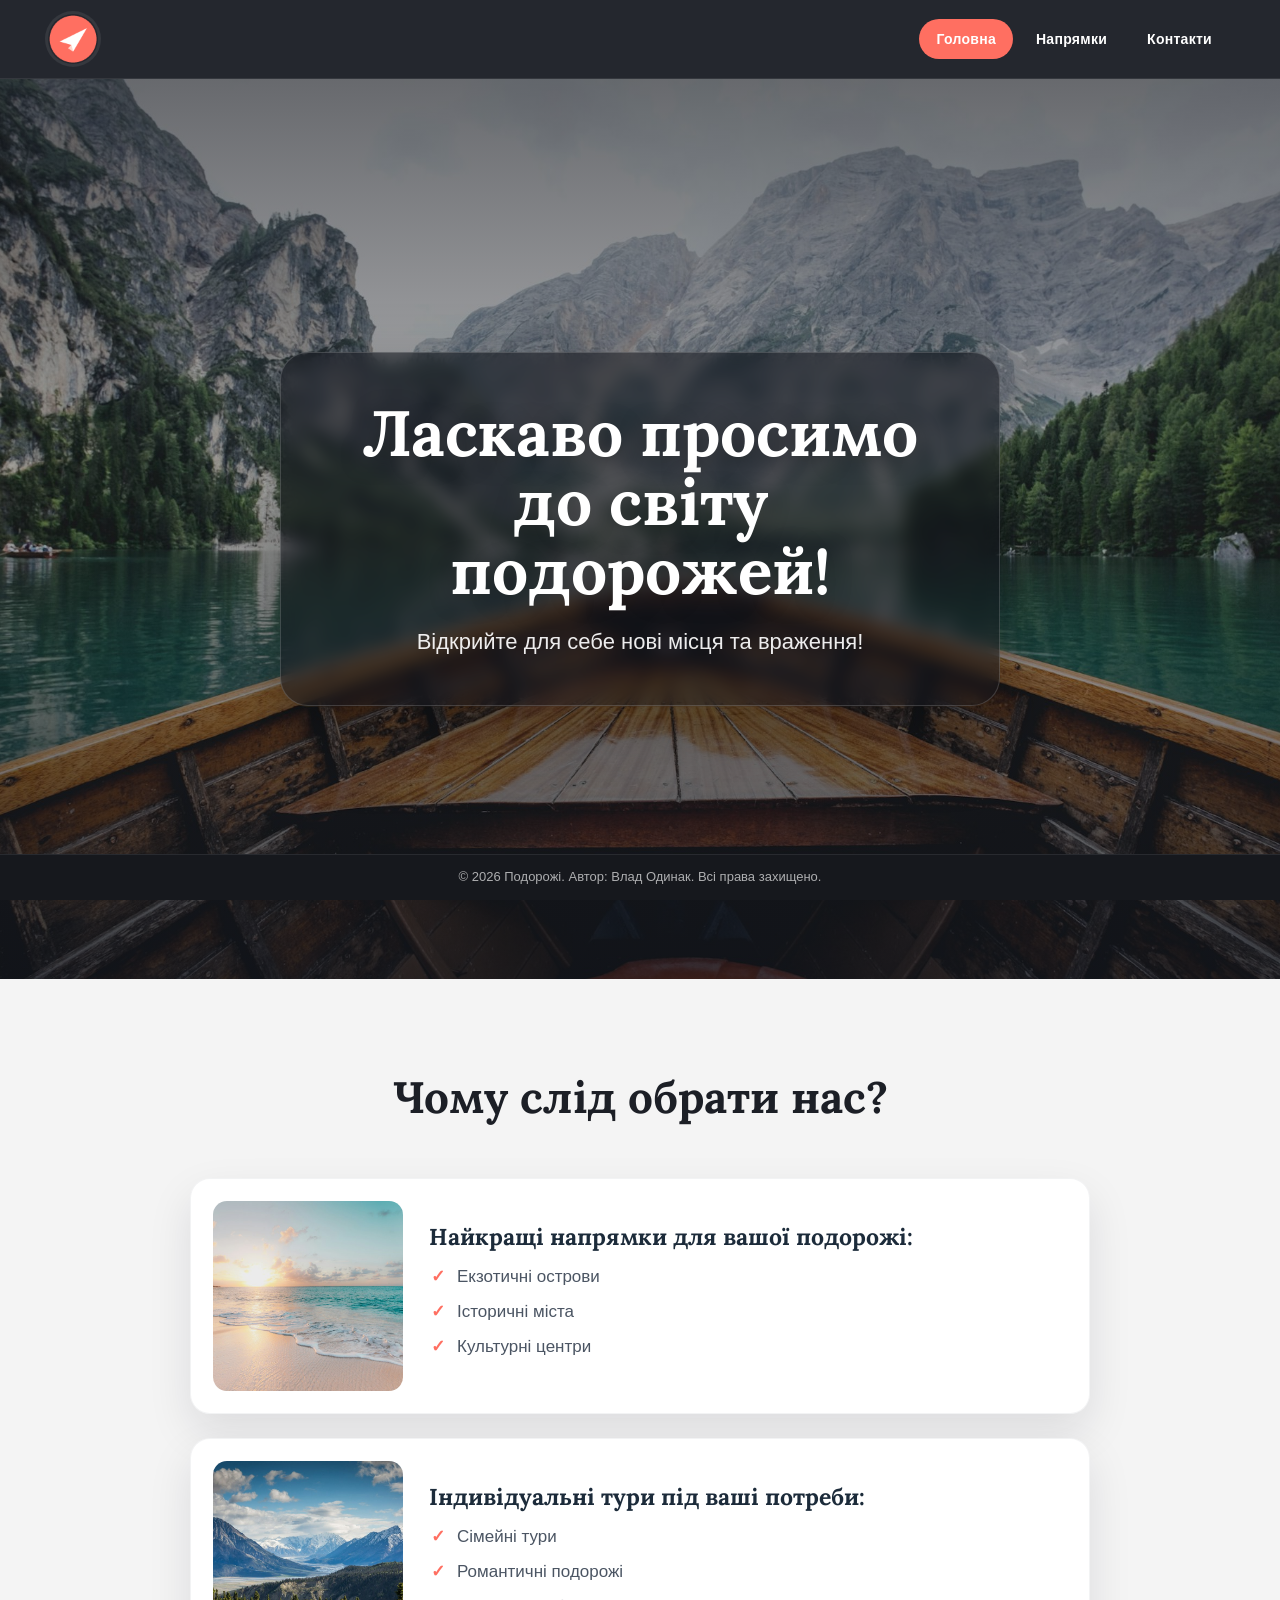
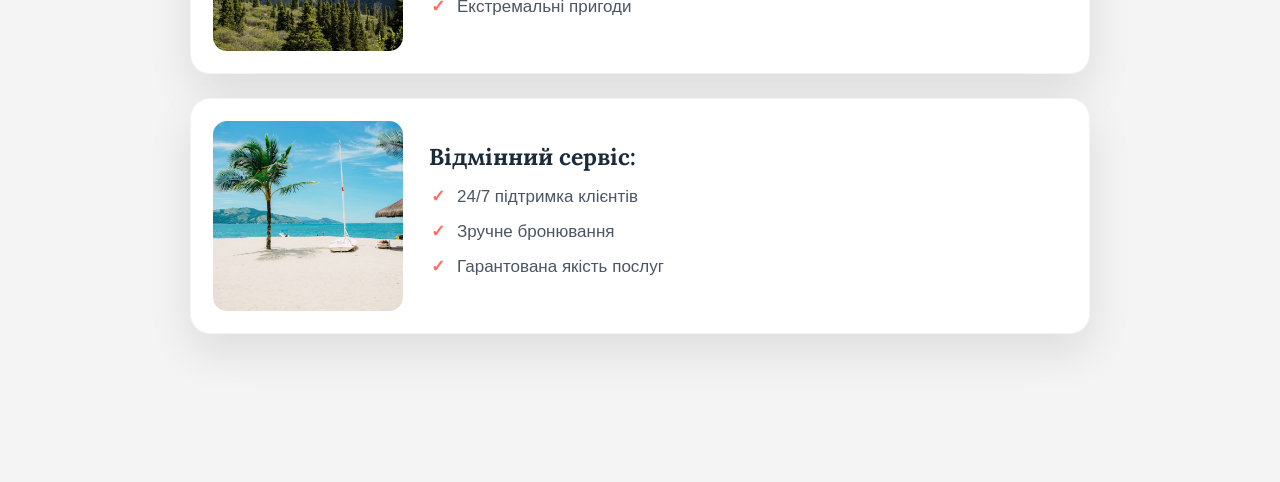
==== commit dd376bbd: "Update author and year, add submit confirmation message" ====
--- a/index.html
+++ b/index.html
@@ -70,7 +70,7 @@
     </section>
 
     <footer class="footer">
-        <p class="footer-info">&copy; 2024 Подорожі. Автор: Іванов І.М. Всі права захищено.</p>
+        <p class="footer-info">&copy; 2026 Подорожі. Автор: Влад Одинак. Всі права захищено.</p>
     </footer>
 </body>
 </html>
--- a/style.css
+++ b/style.css
@@ -472,6 +472,12 @@
     transform: translateY(-2px);
 }
 
+.form-button:disabled {
+    background-color: var(--green);
+    cursor: default;
+    transform: none;
+}
+
 /* ============================================================
    Адаптивність
    ============================================================ */
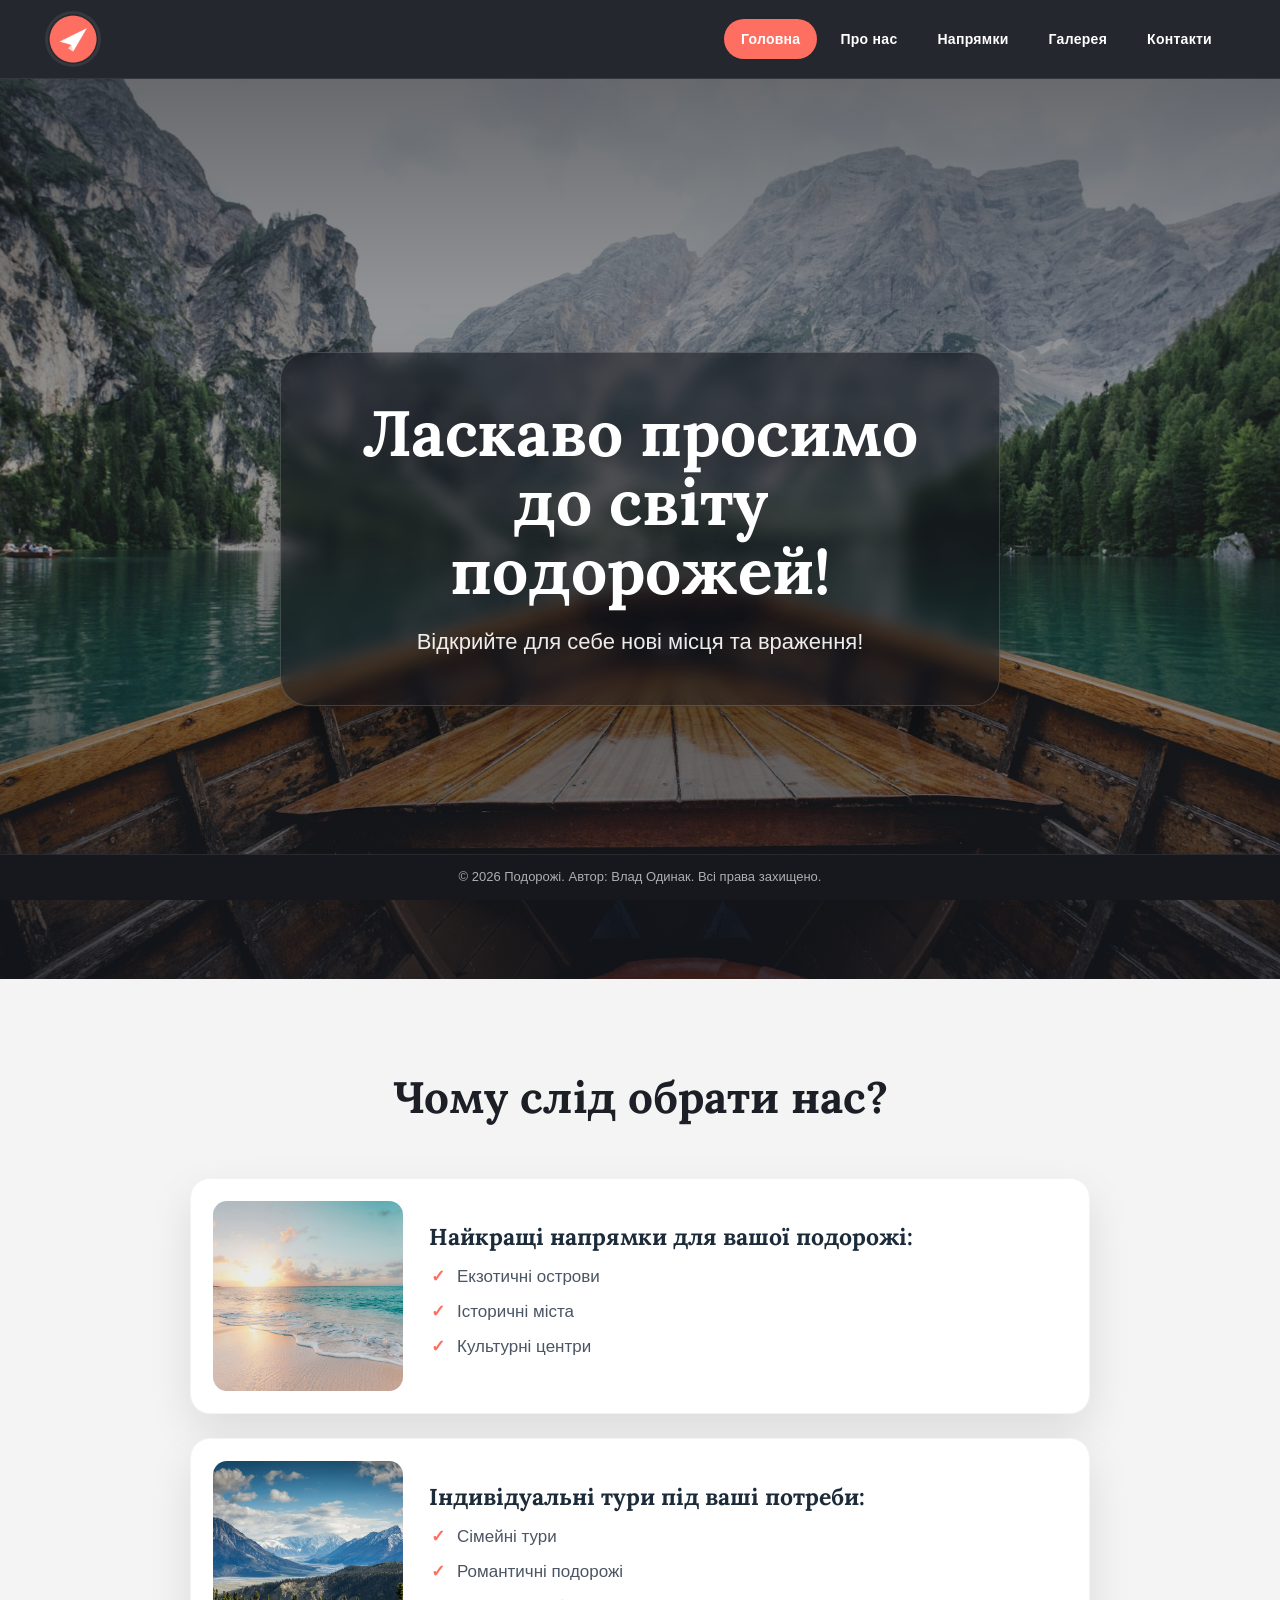
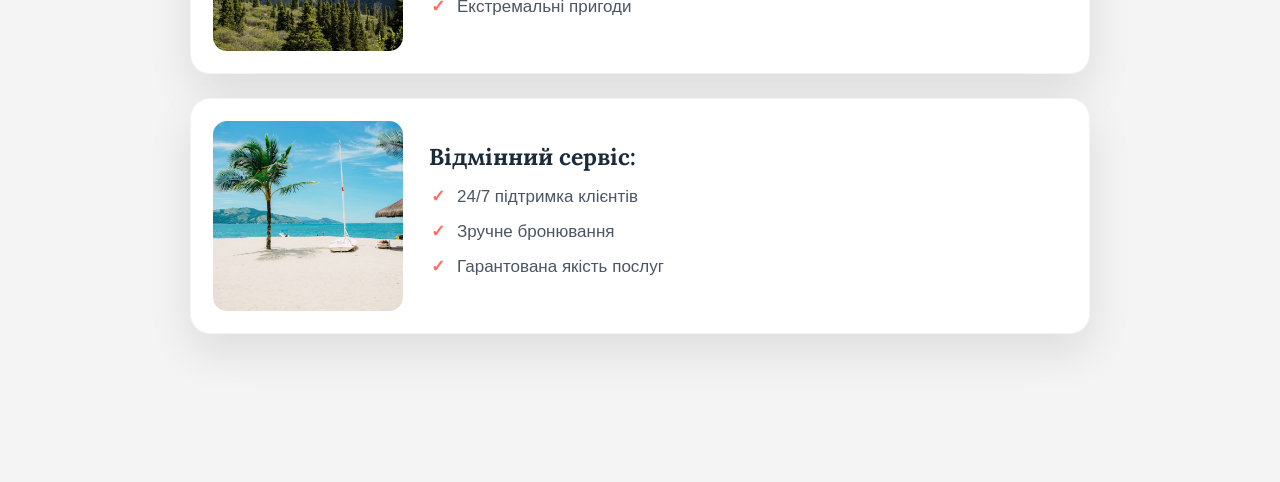
==== commit ec80e5c2: "Add About and Gallery pages, expand navigation to five sections" ====
--- a/index.html
+++ b/index.html
@@ -16,7 +16,9 @@
         <nav class="menu">
             <ul class="menu-links">
                 <li class="menu-item"><a href="index.html" class="menu-item-link active">Головна</a></li>
+                <li class="menu-item"><a href="about.html" class="menu-item-link">Про нас</a></li>
                 <li class="menu-item"><a href="destinations.html" class="menu-item-link">Напрямки</a></li>
+                <li class="menu-item"><a href="gallery.html" class="menu-item-link">Галерея</a></li>
                 <li class="menu-item"><a href="contact.html" class="menu-item-link">Контакти</a></li>
             </ul>
         </nav>
--- a/style.css
+++ b/style.css
@@ -479,6 +479,112 @@
 }
 
 /* ============================================================
+   Сторінка «Про нас»
+   ============================================================ */
+
+.about {
+    display: flex;
+    flex-direction: column;
+    align-items: center;
+    padding: 80px 20px 100px;
+}
+
+.about-title {
+    margin: 0 0 24px 0;
+    font-size: 46px;
+    color: var(--dark);
+    text-align: center;
+}
+
+.about-text {
+    max-width: 760px;
+    margin: 0 0 48px 0;
+    color: var(--muted);
+    font-size: 17px;
+    text-align: center;
+}
+
+.about-cards {
+    display: flex;
+    flex-wrap: wrap;
+    gap: 26px;
+    width: 100%;
+    max-width: var(--max-width);
+}
+
+.about-card {
+    flex: 1 1 300px;
+    padding: 32px;
+    background-color: #fff;
+    border: 1px solid rgba(17, 24, 39, 0.05);
+    border-radius: var(--radius);
+    box-shadow: var(--shadow);
+    transition: transform 0.3s ease, box-shadow 0.3s ease;
+}
+
+.about-card:hover {
+    transform: translateY(-4px);
+    box-shadow: var(--shadow-hover);
+}
+
+.about-card-title {
+    margin: 0 0 10px 0;
+    color: #1c2b3a;
+    font-size: 22px;
+}
+
+.about-card-text {
+    margin: 0;
+    color: var(--muted);
+    font-size: 15px;
+}
+
+/* ============================================================
+   Сторінка «Галерея»
+   ============================================================ */
+
+.gallery {
+    display: flex;
+    flex-direction: column;
+    align-items: center;
+    padding: 80px 20px 100px;
+}
+
+.gallery-title {
+    margin: 0 0 36px 0;
+    font-size: 46px;
+    color: var(--dark);
+    text-align: center;
+}
+
+.gallery-grid {
+    display: grid;
+    grid-template-columns: repeat(3, 1fr);
+    gap: 20px;
+    width: 100%;
+    max-width: var(--max-width);
+}
+
+.gallery-item {
+    overflow: hidden;
+    border-radius: 18px;
+    box-shadow: var(--shadow);
+    aspect-ratio: 4 / 3;
+}
+
+.gallery-img {
+    width: 100%;
+    height: 100%;
+    object-fit: cover;
+    display: block;
+    transition: transform 0.6s ease;
+}
+
+.gallery-item:hover .gallery-img {
+    transform: scale(1.06);
+}
+
+/* ============================================================
    Адаптивність
    ============================================================ */
 
@@ -493,6 +599,10 @@
 
     .destination {
         width: calc(50% - 13px);
+    }
+
+    .gallery-grid {
+        grid-template-columns: repeat(2, 1fr);
     }
 }
 
@@ -511,6 +621,11 @@
         margin: 0;
     }
 
+    .menu-item-link {
+        padding: 8px 12px;
+        font-size: 13px;
+    }
+
     .hero {
         height: auto;
         min-height: 100vh;
@@ -530,13 +645,17 @@
     }
 
     .intro,
-    .destinations {
+    .destinations,
+    .about,
+    .gallery {
         padding: 60px 16px;
     }
 
     .intro-title,
     .destinations-title,
-    .contact-title {
+    .contact-title,
+    .about-title,
+    .gallery-title {
         font-size: 34px;
     }
 
